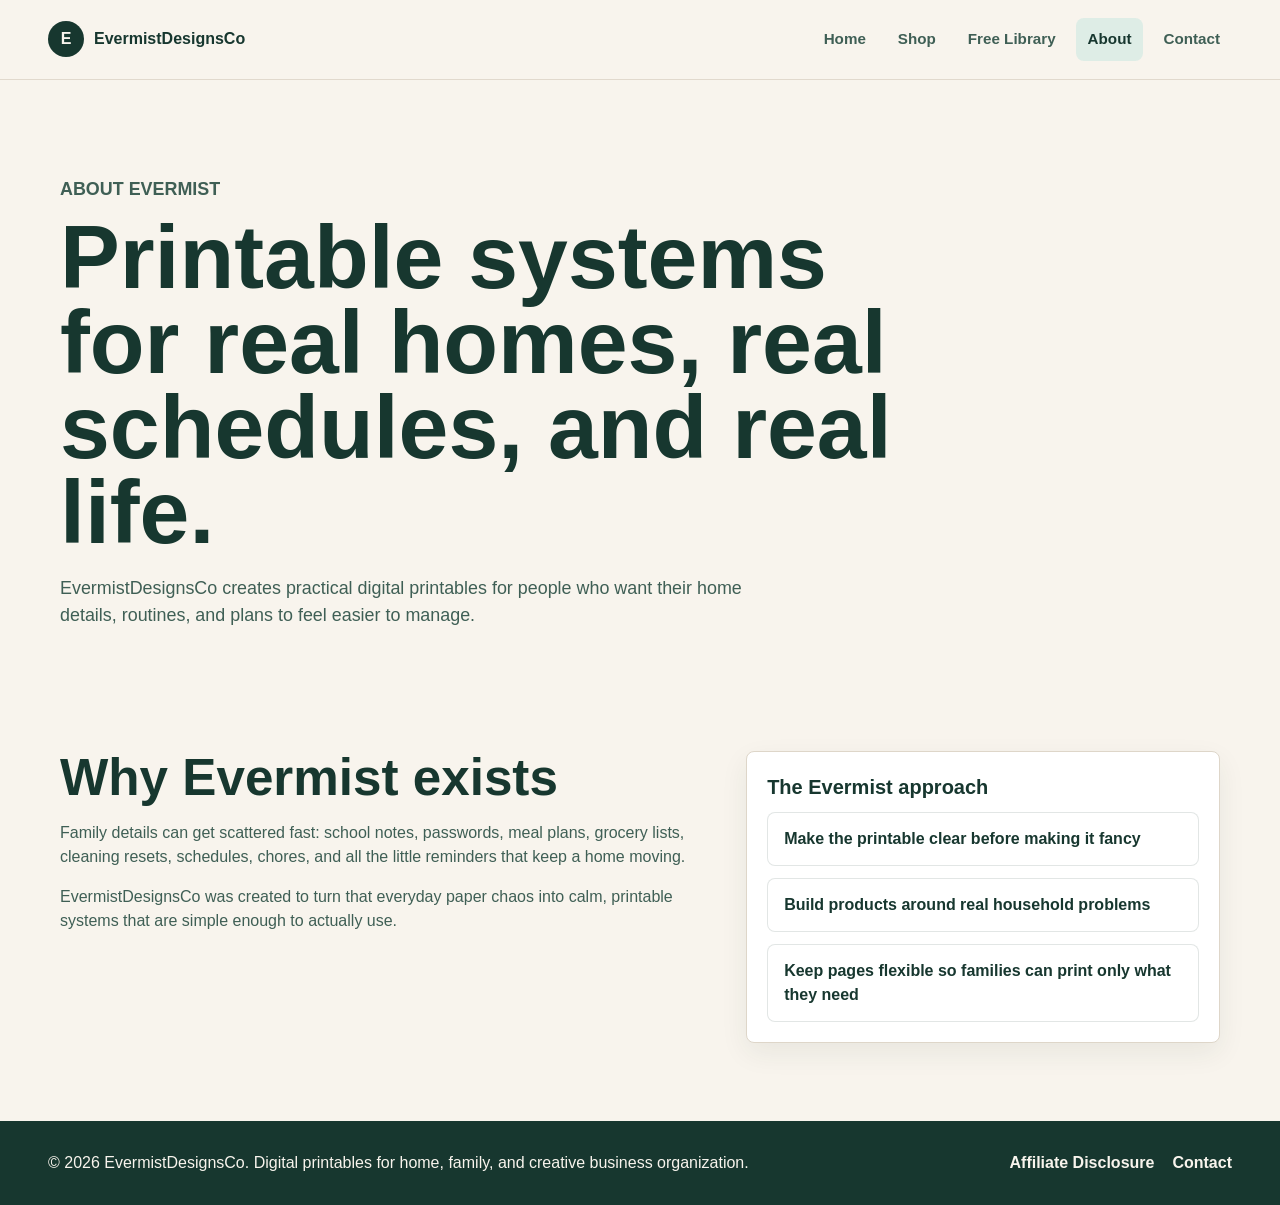
==== site/about.html @ 29cae54c "Add privacy-friendly analytics tracking" ====
<!doctype html>
<html lang="en">
  <head>
    <meta charset="utf-8">
    <meta name="viewport" content="width=device-width, initial-scale=1">
    <meta name="description" content="Learn about EvermistDesignsCo and the mission behind its printable home organization tools.">
    <title>About | EvermistDesignsCo</title>
    <link rel="stylesheet" href="assets/css/styles.css">
    <script>
      window.plausible = window.plausible || function() {
        (window.plausible.q = window.plausible.q || []).push(arguments);
      };
    </script>
    <script defer data-domain="mykaylarider.github.io" src="https://plausible.io/js/script.js"></script>
    <!-- MailerLite Universal -->
    <script>
      (function(w,d,e,u,f,l,n){w[f]=w[f]||function(){(w[f].q=w[f].q||[])
      .push(arguments);},l=d.createElement(e),l.async=1,l.src=u,
      n=d.getElementsByTagName(e)[0],n.parentNode.insertBefore(l,n);})
      (window,document,'script','https://assets.mailerlite.com/js/universal.js','ml');
      ml('account', '2519604');
    </script>
    <!-- End MailerLite Universal -->
  </head>
  <body>
    <header class="site-header">
      <a class="brand" href="index.html" aria-label="EvermistDesignsCo home">
        <span class="brand-mark">E</span>
        <span>EvermistDesignsCo</span>
      </a>
      <button class="nav-toggle" type="button" aria-expanded="false" aria-controls="site-nav">
        <span class="sr-only">Toggle navigation</span>
        <span></span>
        <span></span>
        <span></span>
      </button>
      <nav class="site-nav" id="site-nav" aria-label="Main navigation">
        <a href="index.html">Home</a>
        <a href="shop.html">Shop</a>
        <a href="resources.html">Free Library</a>
        <a href="about.html" aria-current="page">About</a>
        <a href="contact.html">Contact</a>
      </nav>
    </header>

    <main>
      <section class="page-hero">
        <p class="eyebrow">About Evermist</p>
        <h1>Printable systems for real homes, real schedules, and real life.</h1>
        <p>EvermistDesignsCo creates practical digital printables for people who want their home details, routines, and plans to feel easier to manage.</p>
      </section>

      <section class="section split-story">
        <div>
          <h2>Why Evermist exists</h2>
          <p>Family details can get scattered fast: school notes, passwords, meal plans, grocery lists, cleaning resets, schedules, chores, and all the little reminders that keep a home moving.</p>
          <p>EvermistDesignsCo was created to turn that everyday paper chaos into calm, printable systems that are simple enough to actually use.</p>
        </div>
        <div class="story-note">
          <h3>The Evermist approach</h3>
          <ul class="benefit-list">
            <li>Make the printable clear before making it fancy</li>
            <li>Build products around real household problems</li>
            <li>Keep pages flexible so families can print only what they need</li>
          </ul>
        </div>
      </section>
    </main>

    <footer class="site-footer">
      <p>&copy; 2026 EvermistDesignsCo. Digital printables for home, family, and creative business organization.</p>
      <div class="footer-links">
        <a href="disclosure.html">Affiliate Disclosure</a>
        <a href="contact.html">Contact</a>
      </div>
    </footer>
    <script src="assets/js/main.js"></script>
  </body>
</html>
---- site/assets/css/styles.css ----
:root {
  --ink: #17372f;
  --ink-soft: #3f5f55;
  --paper: #f8f4ed;
  --mist: #deede6;
  --mint: #a6cdb9;
  --gold: #dfbf79;
  --coral: #ba6a55;
  --white: #ffffff;
  --line: #ded6c9;
  --shadow: 0 18px 42px rgba(23, 55, 47, 0.12);
  --radius: 8px;
  --max-width: 1160px;
}

* {
  box-sizing: border-box;
}

body {
  margin: 0;
  color: var(--ink);
  background: var(--paper);
  font-family: Arial, Helvetica, sans-serif;
  line-height: 1.5;
}

img {
  display: block;
  max-width: 100%;
}

a {
  color: inherit;
}

a:focus-visible,
button:focus-visible,
input:focus-visible {
  outline: 3px solid var(--gold);
  outline-offset: 3px;
}

.sr-only {
  position: absolute;
  width: 1px;
  height: 1px;
  padding: 0;
  margin: -1px;
  overflow: hidden;
  clip: rect(0, 0, 0, 0);
  white-space: nowrap;
  border: 0;
}

.site-header {
  position: sticky;
  top: 0;
  z-index: 10;
  display: flex;
  align-items: center;
  justify-content: space-between;
  gap: 24px;
  padding: 18px clamp(18px, 4vw, 48px);
  background: rgba(248, 244, 237, 0.94);
  border-bottom: 1px solid rgba(222, 214, 201, 0.86);
  backdrop-filter: blur(10px);
}

.brand {
  display: inline-flex;
  align-items: center;
  gap: 10px;
  font-weight: 800;
  text-decoration: none;
  transition: color 180ms ease;
}

.brand-mark {
  display: inline-grid;
  width: 36px;
  height: 36px;
  place-items: center;
  color: var(--paper);
  background: var(--ink);
  border-radius: 50%;
}

.site-nav {
  display: flex;
  align-items: center;
  gap: 8px;
}

.site-nav a {
  padding: 10px 12px;
  color: var(--ink-soft);
  font-size: 0.95rem;
  font-weight: 700;
  text-decoration: none;
  transition: background 180ms ease, color 180ms ease;
}

.site-nav a[aria-current="page"],
.site-nav a:hover {
  color: var(--ink);
  background: var(--mist);
  border-radius: var(--radius);
}

.nav-toggle {
  display: none;
  width: 42px;
  height: 42px;
  padding: 9px;
  background: var(--white);
  border: 1px solid var(--line);
  border-radius: var(--radius);
}

.nav-toggle span:not(.sr-only) {
  display: block;
  height: 2px;
  margin: 5px 0;
  background: var(--ink);
}

.hero,
.page-hero,
.section {
  width: min(var(--max-width), calc(100% - 36px));
  margin: 0 auto;
}

.hero {
  display: grid;
  grid-template-columns: minmax(0, 1.02fr) minmax(320px, 0.78fr);
  align-items: center;
  gap: clamp(28px, 6vw, 76px);
  min-height: calc(100vh - 73px);
  padding: clamp(48px, 8vw, 86px) 0;
}

.hero-copy {
  max-width: 680px;
}

.eyebrow,
.product-kicker {
  margin: 0 0 12px;
  color: var(--coral);
  font-size: 0.82rem;
  font-weight: 800;
  letter-spacing: 0;
  text-transform: uppercase;
}

h1,
h2,
h3,
p {
  margin-top: 0;
}

h1 {
  margin-bottom: 20px;
  font-size: clamp(3rem, 7vw, 6.5rem);
  line-height: 0.95;
}

h2 {
  margin-bottom: 16px;
  font-size: clamp(2rem, 4vw, 3.4rem);
  line-height: 1.05;
}

h3 {
  margin-bottom: 10px;
  font-size: 1.25rem;
}

.hero-text,
.page-hero p,
.feature-copy p,
.narrow-text {
  color: var(--ink-soft);
  font-size: 1.12rem;
}

.hero-actions,
.button-row {
  display: flex;
  flex-wrap: wrap;
  gap: 12px;
  margin-top: 24px;
}

.button {
  display: inline-flex;
  min-height: 46px;
  align-items: center;
  justify-content: center;
  padding: 12px 18px;
  font-weight: 800;
  text-decoration: none;
  border-radius: var(--radius);
  border: 2px solid var(--ink);
  box-shadow: 0 0 0 rgba(23, 55, 47, 0);
  transition: background 180ms ease, border-color 180ms ease, box-shadow 180ms ease, color 180ms ease, transform 180ms ease;
}

.button.primary {
  color: var(--paper);
  background: var(--ink);
}

.button.secondary {
  color: var(--ink);
  background: transparent;
}

.button:hover,
.text-link:hover,
.link-panel a:hover {
  transform: translateY(-1px);
}

.button.primary:hover {
  color: var(--ink);
  background: var(--gold);
  border-color: var(--gold);
  box-shadow: 0 12px 24px rgba(23, 55, 47, 0.14);
}

.button.secondary:hover {
  background: var(--white);
  box-shadow: 0 10px 22px rgba(23, 55, 47, 0.08);
}

.hero-media {
  position: relative;
  padding: 16px;
  background: linear-gradient(135deg, var(--mist), var(--gold));
  border-radius: var(--radius);
  box-shadow: var(--shadow);
  transition: transform 220ms ease, box-shadow 220ms ease;
}

.hero-media:hover {
  transform: translateY(-3px);
  box-shadow: 0 22px 52px rgba(23, 55, 47, 0.16);
}

.hero-media img,
.feature-image,
.product-card img,
.shop-card img {
  border-radius: var(--radius);
}

.section {
  padding: clamp(42px, 7vw, 78px) 0;
}

.page-hero {
  padding: clamp(52px, 8vw, 96px) 0 26px;
}

.page-hero h1 {
  max-width: 900px;
}

.page-hero p {
  max-width: 720px;
}

.freebie-hero {
  display: grid;
  grid-template-columns: minmax(0, 1fr) minmax(280px, 0.62fr);
  gap: 32px;
  align-items: center;
}

.category-list,
.link-panel {
  display: grid;
  grid-template-columns: repeat(2, minmax(0, 1fr));
  gap: 12px;
}

.category-list a,
.link-panel a {
  display: flex;
  align-items: center;
  min-height: 72px;
  padding: 18px;
  font-weight: 800;
  text-decoration: none;
  background: var(--white);
  border: 1px solid var(--line);
  border-radius: var(--radius);
  transition: border-color 180ms ease, box-shadow 180ms ease, transform 180ms ease;
}

.category-list a:hover,
.link-panel a:hover {
  border-color: rgba(186, 106, 85, 0.5);
  box-shadow: 0 12px 26px rgba(23, 55, 47, 0.09);
}

.feature-band {
  display: grid;
  grid-template-columns: minmax(0, 1fr) minmax(280px, 0.72fr);
  gap: 28px;
  align-items: center;
  padding: clamp(32px, 5vw, 54px);
  background: var(--mist);
  border: 1px solid var(--line);
  border-radius: var(--radius);
}

.resource-feature {
  display: grid;
  grid-template-columns: minmax(0, 1fr) minmax(280px, 0.68fr);
  gap: 28px;
  align-items: center;
  padding: clamp(32px, 5vw, 54px);
  background: var(--mist);
  border: 1px solid var(--line);
  border-radius: var(--radius);
}

.benefit-list {
  display: grid;
  gap: 12px;
  padding: 0;
  margin: 0;
  list-style: none;
}

.feature-visual {
  display: grid;
  gap: 16px;
}

.feature-visual img {
  width: 100%;
  max-height: 360px;
  object-fit: cover;
  object-position: top center;
  border-radius: var(--radius);
  box-shadow: 0 14px 32px rgba(23, 55, 47, 0.1);
}

.benefit-list li {
  padding: 14px 16px;
  font-weight: 700;
  background: rgba(255, 255, 255, 0.7);
  border: 1px solid rgba(23, 55, 47, 0.12);
  border-radius: var(--radius);
}

.section-heading {
  max-width: 760px;
  margin-bottom: 28px;
}

.section-heading p:last-child {
  color: var(--ink-soft);
}

.product-grid,
.shop-grid,
.resource-grid,
.trust-strip,
.step-grid {
  display: grid;
  grid-template-columns: repeat(3, minmax(0, 1fr));
  gap: 18px;
}

.trust-strip {
  grid-template-columns: repeat(4, minmax(0, 1fr));
  padding-top: 0;
}

.shop-grid {
  grid-template-columns: repeat(2, minmax(0, 1fr));
}

.product-card,
.shop-card,
.resource-grid article,
.trust-strip article,
.step-grid article,
.story-note {
  background: var(--white);
  border: 1px solid var(--line);
  border-radius: var(--radius);
  box-shadow: 0 10px 28px rgba(23, 55, 47, 0.07);
  transition: border-color 180ms ease, box-shadow 180ms ease, transform 180ms ease;
}

.product-card:hover,
.shop-card:hover,
.resource-grid article:hover,
.trust-strip article:hover,
.step-grid article:hover {
  border-color: rgba(186, 106, 85, 0.42);
  box-shadow: 0 18px 38px rgba(23, 55, 47, 0.1);
  transform: translateY(-2px);
}

.product-card {
  overflow: hidden;
}

.product-card div,
.shop-card div,
.resource-grid article,
.trust-strip article,
.step-grid article,
.story-note {
  padding: 20px;
}

.product-card p,
.shop-card p,
.resource-grid p,
.trust-strip p,
.step-grid p,
.legal-copy p,
.split-story p {
  color: var(--ink-soft);
}

.trust-strip span,
.status-label {
  display: inline-flex;
  margin-bottom: 10px;
  color: var(--coral);
  font-size: 0.8rem;
  font-weight: 800;
  text-transform: uppercase;
}

.trust-strip p {
  margin-bottom: 0;
  font-weight: 700;
}

.how-it-works {
  border-top: 1px solid var(--line);
}

.step-grid span {
  display: inline-flex;
  margin-bottom: 16px;
  color: var(--coral);
  font-size: 0.82rem;
  font-weight: 800;
}

.step-grid p {
  margin-bottom: 0;
}

.shop-card {
  display: grid;
  grid-template-columns: 210px minmax(0, 1fr);
  overflow: hidden;
}

.shop-card.highlight {
  grid-column: 1 / -1;
}

.shop-card img {
  width: 100%;
  height: 100%;
  object-fit: cover;
}

.download-note {
  margin-top: 14px;
  margin-bottom: 0;
  color: var(--ink-soft);
  font-weight: 700;
}

.detail-grid,
.recommendation-panel {
  display: grid;
  grid-template-columns: minmax(0, 1fr) minmax(280px, 0.72fr);
  gap: 28px;
  align-items: center;
}

.info-card,
.notice-panel,
.recommendation-panel {
  padding: clamp(28px, 5vw, 46px);
  background: var(--white);
  border: 1px solid var(--line);
  border-radius: var(--radius);
  box-shadow: 0 10px 28px rgba(23, 55, 47, 0.07);
}

.detail-list {
  display: grid;
  gap: 10px;
  padding-left: 20px;
  margin: 0;
  color: var(--ink-soft);
  font-weight: 700;
}

.notice-panel {
  background: var(--mist);
}

.recommendation-panel {
  background: var(--ink);
}

.recommendation-panel h2,
.recommendation-panel h3,
.recommendation-panel p {
  color: var(--paper);
}

.recommendation-panel .eyebrow {
  color: var(--gold);
}

.recommendation-panel img {
  width: 100%;
  border-radius: var(--radius);
  box-shadow: 0 14px 32px rgba(0, 0, 0, 0.16);
}

.recommendation-panel .button.primary {
  color: var(--ink);
  background: var(--gold);
  border-color: var(--gold);
}

.recommendation-panel .button.secondary {
  color: var(--paper);
  border-color: var(--paper);
}

.recommendation-panel .button.secondary:hover {
  color: var(--ink);
}

.text-link {
  display: inline-flex;
  margin-top: 8px;
  color: var(--coral);
  font-weight: 800;
  text-decoration: none;
}

.library-callout {
  display: flex;
  align-items: center;
  justify-content: space-between;
  gap: 24px;
  padding: clamp(30px, 5vw, 48px);
  color: var(--paper);
  background: var(--ink);
  border-radius: var(--radius);
}

.library-callout p,
.library-callout .eyebrow {
  color: var(--mist);
}

.library-callout .button.primary {
  color: var(--ink);
  background: var(--gold);
  border-color: var(--gold);
}

.newsletter-panel {
  display: grid;
  grid-template-columns: minmax(0, 1fr) minmax(300px, 0.8fr);
  gap: 28px;
  align-items: center;
  padding: clamp(30px, 5vw, 48px);
  background: var(--white);
  border: 1px solid var(--line);
  border-radius: var(--radius);
  box-shadow: var(--shadow);
}

.signup-form,
.mailer-lite-form {
  display: grid;
  gap: 10px;
}

.signup-form {
  grid-template-columns: minmax(0, 1fr) auto;
}

.mailer-lite-form {
  width: 100%;
  min-height: 130px;
  padding: 18px;
  background: var(--paper);
  border: 2px solid var(--line);
  border-radius: var(--radius);
}

.mailer-lite-form .ml-embedded {
  width: 100%;
}

.signup-form input {
  min-height: 46px;
  padding: 12px 14px;
  color: var(--ink);
  background: var(--paper);
  border: 2px solid var(--line);
  border-radius: var(--radius);
  font: inherit;
}

.signup-form input:disabled,
.signup-form button:disabled {
  cursor: not-allowed;
  opacity: 0.72;
}

.locked {
  position: relative;
}

.locked::after {
  content: "Locked";
  position: absolute;
  top: 18px;
  right: 18px;
  padding: 4px 9px;
  color: var(--paper);
  background: var(--ink);
  border-radius: 999px;
  font-size: 0.74rem;
  font-weight: 800;
}

.split-story {
  display: grid;
  grid-template-columns: minmax(0, 1fr) minmax(280px, 0.72fr);
  gap: 28px;
  align-items: start;
}

.legal-copy {
  max-width: 820px;
}

.site-footer {
  display: flex;
  justify-content: space-between;
  gap: 20px;
  padding: 30px clamp(18px, 4vw, 48px);
  color: var(--paper);
  background: var(--ink);
}

.site-footer p {
  margin: 0;
}

.footer-links {
  display: flex;
  gap: 18px;
}

.footer-links a {
  color: var(--paper);
  font-weight: 700;
  text-decoration: none;
}

.reveal {
  opacity: 0;
  transform: translateY(14px);
  transition: opacity 520ms ease, transform 520ms ease;
}

.reveal.is-visible {
  opacity: 1;
  transform: translateY(0);
}

@media (max-width: 900px) {
  .nav-toggle {
    display: block;
  }

  .site-nav {
    position: absolute;
    top: 73px;
    right: 18px;
    left: 18px;
    display: none;
    flex-direction: column;
    align-items: stretch;
    padding: 12px;
    background: var(--white);
    border: 1px solid var(--line);
    border-radius: var(--radius);
    box-shadow: var(--shadow);
  }

  .site-nav.is-open {
    display: flex;
  }

  .hero,
  .feature-band,
  .resource-feature,
  .freebie-hero,
  .detail-grid,
  .recommendation-panel,
  .split-story,
  .newsletter-panel {
    grid-template-columns: 1fr;
  }

  .hero {
    min-height: auto;
  }

  .product-grid,
  .shop-grid,
  .resource-grid,
  .trust-strip,
  .step-grid,
  .category-list,
  .link-panel {
    grid-template-columns: 1fr;
  }

  .shop-card,
  .shop-card.highlight {
    grid-template-columns: 1fr;
  }

  .shop-card img {
    height: auto;
  }

  .library-callout,
  .newsletter-panel,
  .site-footer {
    align-items: flex-start;
    flex-direction: column;
  }

  .signup-form {
    width: 100%;
    grid-template-columns: 1fr;
  }
}

@media (max-width: 560px) {
  .brand span:last-child {
    max-width: 180px;
    overflow: hidden;
    text-overflow: ellipsis;
    white-space: nowrap;
  }

  h1 {
    font-size: 3rem;
  }

  .hero-actions,
  .button-row {
    flex-direction: column;
  }

  .button {
    width: 100%;
  }
}

@media (prefers-reduced-motion: reduce) {
  *,
  *::before,
  *::after {
    scroll-behavior: auto !important;
    transition-duration: 0.01ms !important;
    animation-duration: 0.01ms !important;
    animation-iteration-count: 1 !important;
  }

  .reveal {
    opacity: 1;
    transform: none;
  }
}
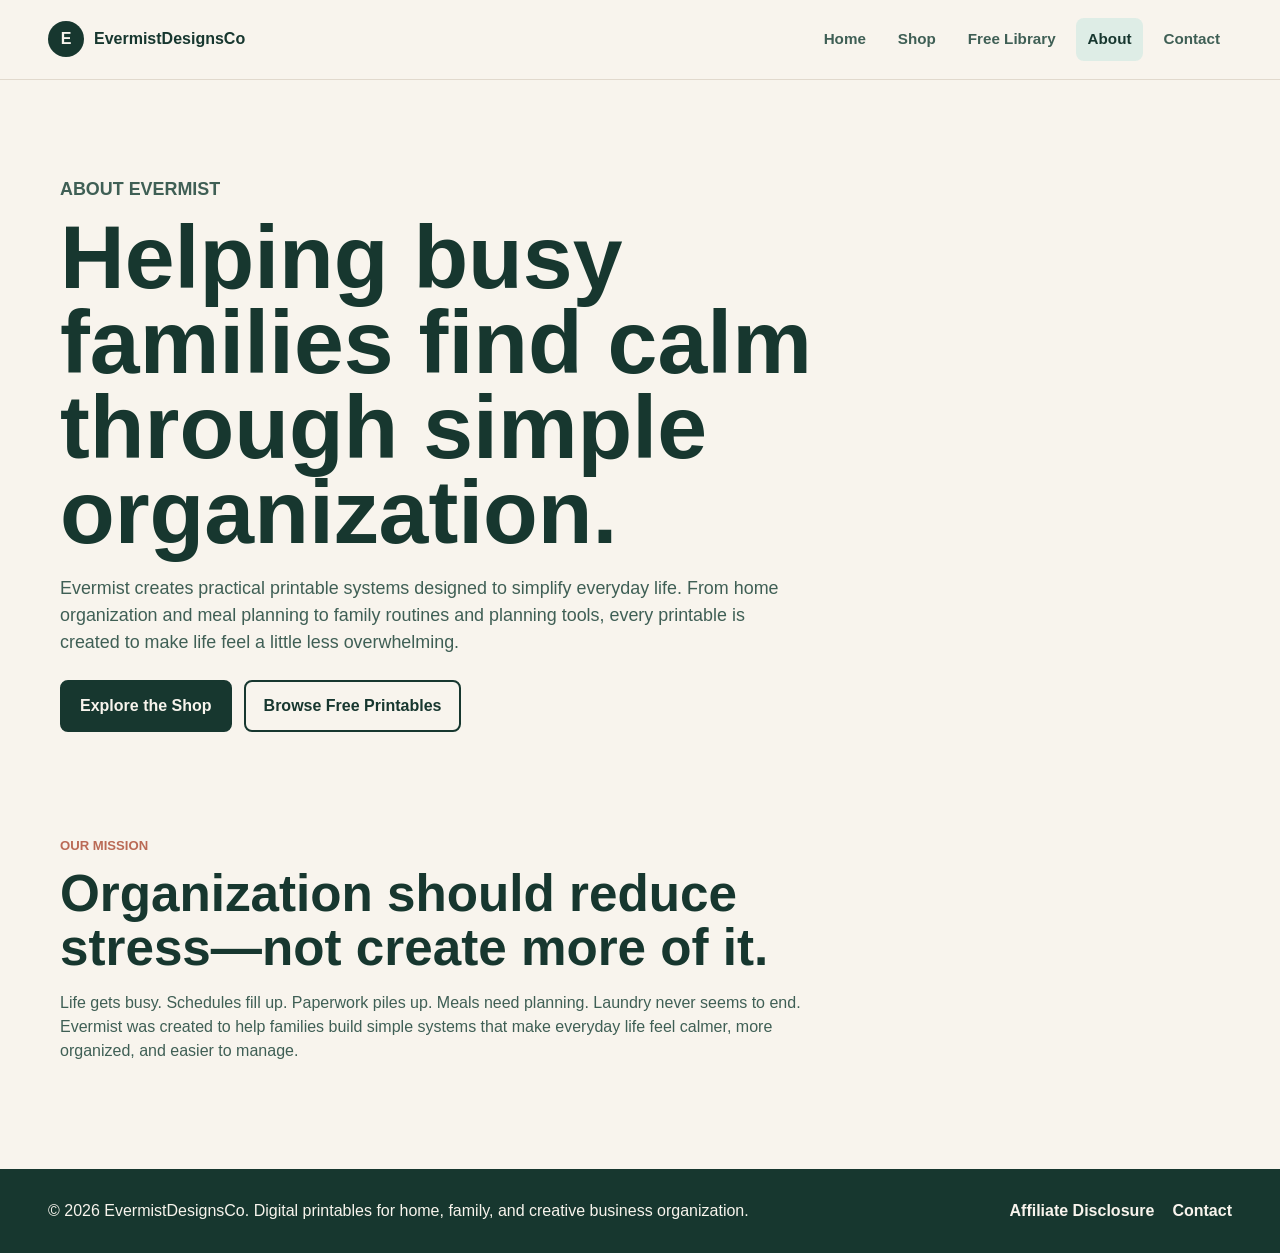
==== commit e12a9bc8: "Revise About Evermist section for clarity and focus" ====
--- a/site/about.html
+++ b/site/about.html
@@ -44,27 +44,57 @@
     </header>
 
     <main>
-      <section class="page-hero">
-        <p class="eyebrow">About Evermist</p>
-        <h1>Printable systems for real homes, real schedules, and real life.</h1>
-        <p>EvermistDesignsCo creates practical digital printables for people who want their home details, routines, and plans to feel easier to manage.</p>
-      </section>
+    <section class="page-hero">
 
-      <section class="section split-story">
-        <div>
-          <h2>Why Evermist exists</h2>
-          <p>Family details can get scattered fast: school notes, passwords, meal plans, grocery lists, cleaning resets, schedules, chores, and all the little reminders that keep a home moving.</p>
-          <p>EvermistDesignsCo was created to turn that everyday paper chaos into calm, printable systems that are simple enough to actually use.</p>
-        </div>
-        <div class="story-note">
-          <h3>The Evermist approach</h3>
-          <ul class="benefit-list">
-            <li>Make the printable clear before making it fancy</li>
-            <li>Build products around real household problems</li>
-            <li>Keep pages flexible so families can print only what they need</li>
-          </ul>
-        </div>
-      </section>
+    <p class="eyebrow">ABOUT EVERMIST</p>
+
+    <h1>Helping busy families find calm through simple organization.</h1>
+
+    <p>
+        Evermist creates practical printable systems designed to simplify
+        everyday life. From home organization and meal planning to family
+        routines and planning tools, every printable is created to make
+        life feel a little less overwhelming.
+    </p>
+
+    <div class="button-row">
+        <a class="button primary" href="shop.html">
+            Explore the Shop
+        </a>
+
+        <a class="button secondary" href="resources.html">
+            Browse Free Printables
+        </a>
+    </div>
+
+</section>
+      <section class="section">
+
+<div class="section-heading">
+
+<p class="eyebrow">OUR MISSION</p>
+
+<h2>Organization should reduce stress—not create more of it.</h2>
+
+<p>
+
+Life gets busy.
+
+Schedules fill up.
+
+Paperwork piles up.
+
+Meals need planning.
+
+Laundry never seems to end.
+
+Evermist was created to help families build simple systems that make everyday life feel calmer, more organized, and easier to manage.
+
+</p>
+
+</div>
+
+</section>
     </main>
 
     <footer class="site-footer">
--- a/site/assets/css/styles.css
+++ b/site/assets/css/styles.css
@@ -806,3 +806,39 @@
     transform: none;
   }
 }
+/* ===== Testimonial Section ===== */
+
+.testimonial {
+    padding: 5rem 1.5rem;
+    background: #f8f7f3;
+}
+
+.testimonial-card {
+    max-width: 760px;
+    margin: 0 auto;
+    background: #ffffff;
+    padding: 2.5rem;
+    border-radius: 20px;
+    text-align: center;
+    box-shadow: 0 12px 30px rgba(0,0,0,0.08);
+}
+
+.testimonial-card h2 {
+    margin: 0.75rem 0 1.5rem;
+    font-size: 2rem;
+    color: #2f3e34;
+}
+
+.testimonial blockquote {
+    font-size: 1.25rem;
+    line-height: 1.8;
+    font-style: italic;
+    color: #555;
+    margin: 0;
+}
+
+.testimonial-source {
+    margin-top: 1.5rem;
+    font-weight: 600;
+    color: #6b7c6b;
+}
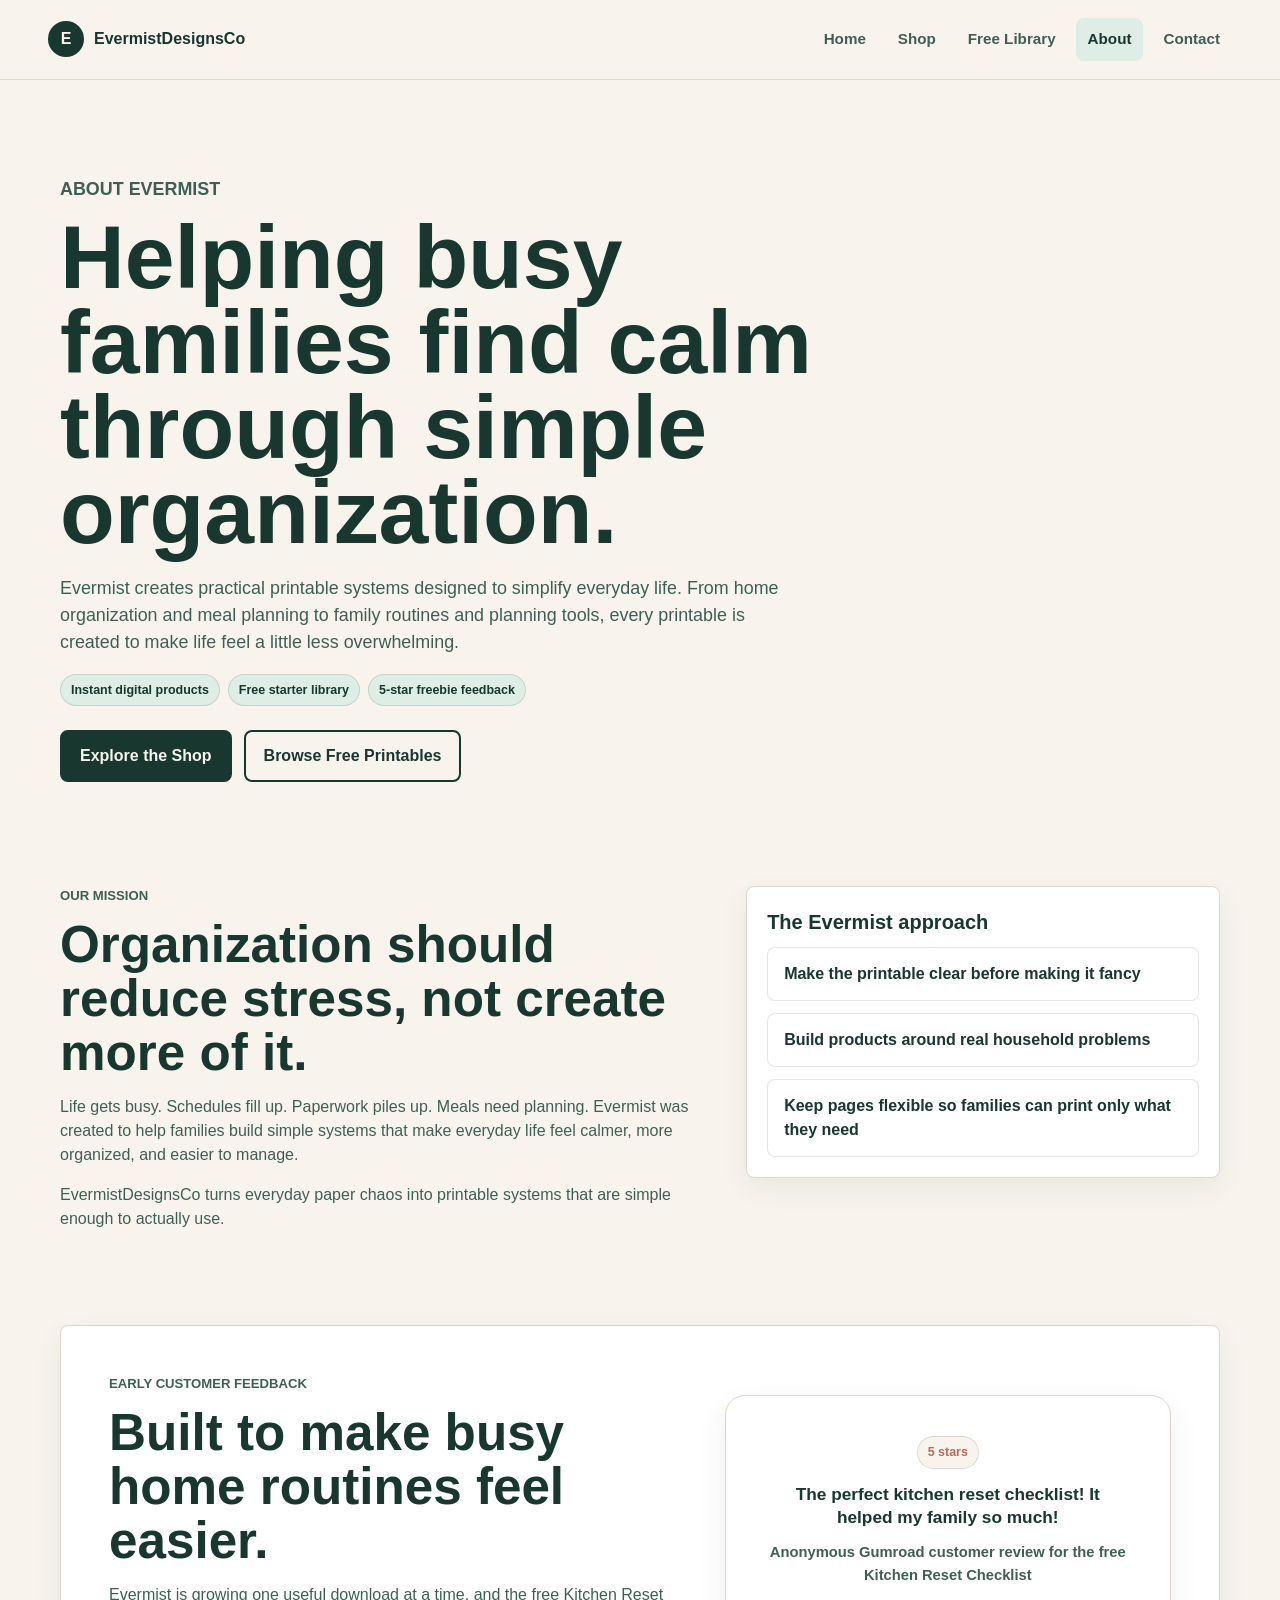
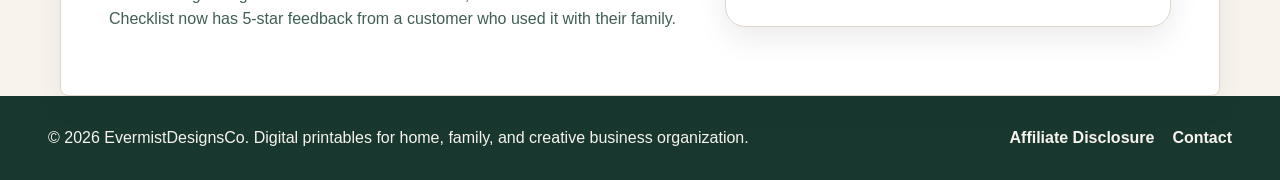
==== commit 6058c1ac: "Add Gumroad review social proof" ====
--- a/site/about.html
+++ b/site/about.html
@@ -44,57 +44,50 @@
     </header>
 
     <main>
-    <section class="page-hero">
+      <section class="page-hero">
+        <p class="eyebrow">About Evermist</p>
+        <h1>Helping busy families find calm through simple organization.</h1>
+        <p>Evermist creates practical printable systems designed to simplify everyday life. From home organization and meal planning to family routines and planning tools, every printable is created to make life feel a little less overwhelming.</p>
+        <div class="proof-row" aria-label="Evermist trust signals">
+          <span class="proof-pill">Instant digital products</span>
+          <span class="proof-pill">Free starter library</span>
+          <span class="proof-pill">5-star freebie feedback</span>
+        </div>
+        <div class="button-row">
+          <a class="button primary" href="shop.html">Explore the Shop</a>
+          <a class="button secondary" href="resources.html">Browse Free Printables</a>
+        </div>
+      </section>
 
-    <p class="eyebrow">ABOUT EVERMIST</p>
+      <section class="section split-story">
+        <div>
+          <p class="eyebrow">Our mission</p>
+          <h2>Organization should reduce stress, not create more of it.</h2>
+          <p>Life gets busy. Schedules fill up. Paperwork piles up. Meals need planning. Evermist was created to help families build simple systems that make everyday life feel calmer, more organized, and easier to manage.</p>
+          <p>EvermistDesignsCo turns everyday paper chaos into printable systems that are simple enough to actually use.</p>
+        </div>
+        <div class="story-note">
+          <h3>The Evermist approach</h3>
+          <ul class="benefit-list">
+            <li>Make the printable clear before making it fancy</li>
+            <li>Build products around real household problems</li>
+            <li>Keep pages flexible so families can print only what they need</li>
+          </ul>
+        </div>
+      </section>
 
-    <h1>Helping busy families find calm through simple organization.</h1>
-
-    <p>
-        Evermist creates practical printable systems designed to simplify
-        everyday life. From home organization and meal planning to family
-        routines and planning tools, every printable is created to make
-        life feel a little less overwhelming.
-    </p>
-
-    <div class="button-row">
-        <a class="button primary" href="shop.html">
-            Explore the Shop
-        </a>
-
-        <a class="button secondary" href="resources.html">
-            Browse Free Printables
-        </a>
-    </div>
-
-</section>
-      <section class="section">
-
-<div class="section-heading">
-
-<p class="eyebrow">OUR MISSION</p>
-
-<h2>Organization should reduce stress—not create more of it.</h2>
-
-<p>
-
-Life gets busy.
-
-Schedules fill up.
-
-Paperwork piles up.
-
-Meals need planning.
-
-Laundry never seems to end.
-
-Evermist was created to help families build simple systems that make everyday life feel calmer, more organized, and easier to manage.
-
-</p>
-
-</div>
-
-</section>
+      <section class="section social-proof-panel" aria-labelledby="about-proof-title">
+        <div>
+          <p class="eyebrow">Early customer feedback</p>
+          <h2 id="about-proof-title">Built to make busy home routines feel easier.</h2>
+          <p>Evermist is growing one useful download at a time, and the free Kitchen Reset Checklist now has 5-star feedback from a customer who used it with their family.</p>
+        </div>
+        <figure class="testimonial-card">
+          <div class="rating-badge" aria-label="5 out of 5 stars">5 stars</div>
+          <blockquote>The perfect kitchen reset checklist! It helped my family so much!</blockquote>
+          <figcaption>Anonymous Gumroad customer review for the free Kitchen Reset Checklist</figcaption>
+        </figure>
+      </section>
     </main>
 
     <footer class="site-footer">
--- a/site/assets/css/styles.css
+++ b/site/assets/css/styles.css
@@ -195,6 +195,45 @@
   margin-top: 24px;
 }
 
+.proof-row,
+.card-badge-row {
+  display: flex;
+  flex-wrap: wrap;
+  gap: 8px;
+  margin: 18px 0 0;
+}
+
+.card-badge-row {
+  margin: 0 0 14px;
+}
+
+.proof-pill,
+.card-badge,
+.rating-badge {
+  display: inline-flex;
+  align-items: center;
+  min-height: 30px;
+  padding: 6px 10px;
+  color: var(--ink);
+  background: var(--mist);
+  border: 1px solid rgba(23, 55, 47, 0.13);
+  border-radius: 999px;
+  font-size: 0.78rem;
+  font-weight: 800;
+}
+
+.proof-pill.light {
+  color: var(--paper);
+  background: rgba(255, 255, 255, 0.14);
+  border-color: rgba(255, 255, 255, 0.3);
+}
+
+.card-badge,
+.rating-badge {
+  color: var(--coral);
+  background: var(--paper);
+}
+
 .button {
   display: inline-flex;
   min-height: 46px;
@@ -449,6 +488,68 @@
   font-weight: 700;
 }
 
+.social-proof-panel {
+  display: grid;
+  grid-template-columns: minmax(0, 1fr) minmax(280px, 0.76fr);
+  gap: 28px;
+  align-items: center;
+  padding: clamp(30px, 5vw, 48px);
+  background: var(--white);
+  border: 1px solid var(--line);
+  border-radius: var(--radius);
+  box-shadow: 0 10px 28px rgba(23, 55, 47, 0.07);
+}
+
+.social-proof-panel p {
+  color: var(--ink-soft);
+}
+
+.testimonial-card,
+.inline-testimonial {
+  margin: 0;
+  padding: 20px;
+  background: var(--paper);
+  border: 1px solid var(--line);
+  border-radius: var(--radius);
+}
+
+.testimonial-card blockquote,
+.inline-testimonial blockquote {
+  margin: 14px 0 12px;
+  color: var(--ink);
+  font-size: 1.08rem;
+  font-weight: 800;
+  line-height: 1.35;
+}
+
+.inline-testimonial {
+  margin: 16px 0 0;
+}
+
+.inline-testimonial blockquote {
+  font-size: 0.98rem;
+}
+
+.testimonial-card figcaption,
+.inline-testimonial figcaption {
+  color: var(--ink-soft);
+  font-size: 0.92rem;
+  font-weight: 700;
+}
+
+.mini-proof-list {
+  display: grid;
+  gap: 8px;
+  padding-left: 20px;
+  margin: 14px 0 0;
+  color: var(--ink-soft);
+  font-weight: 700;
+}
+
+.mini-proof-list.light {
+  color: var(--mist);
+}
+
 .how-it-works {
   border-top: 1px solid var(--line);
 }
@@ -473,6 +574,10 @@
 
 .shop-card.highlight {
   grid-column: 1 / -1;
+}
+
+.shop-card.text-only {
+  grid-template-columns: 1fr;
 }
 
 .shop-card img {
@@ -729,6 +834,7 @@
   .detail-grid,
   .recommendation-panel,
   .split-story,
+  .social-proof-panel,
   .newsletter-panel {
     grid-template-columns: 1fr;
   }
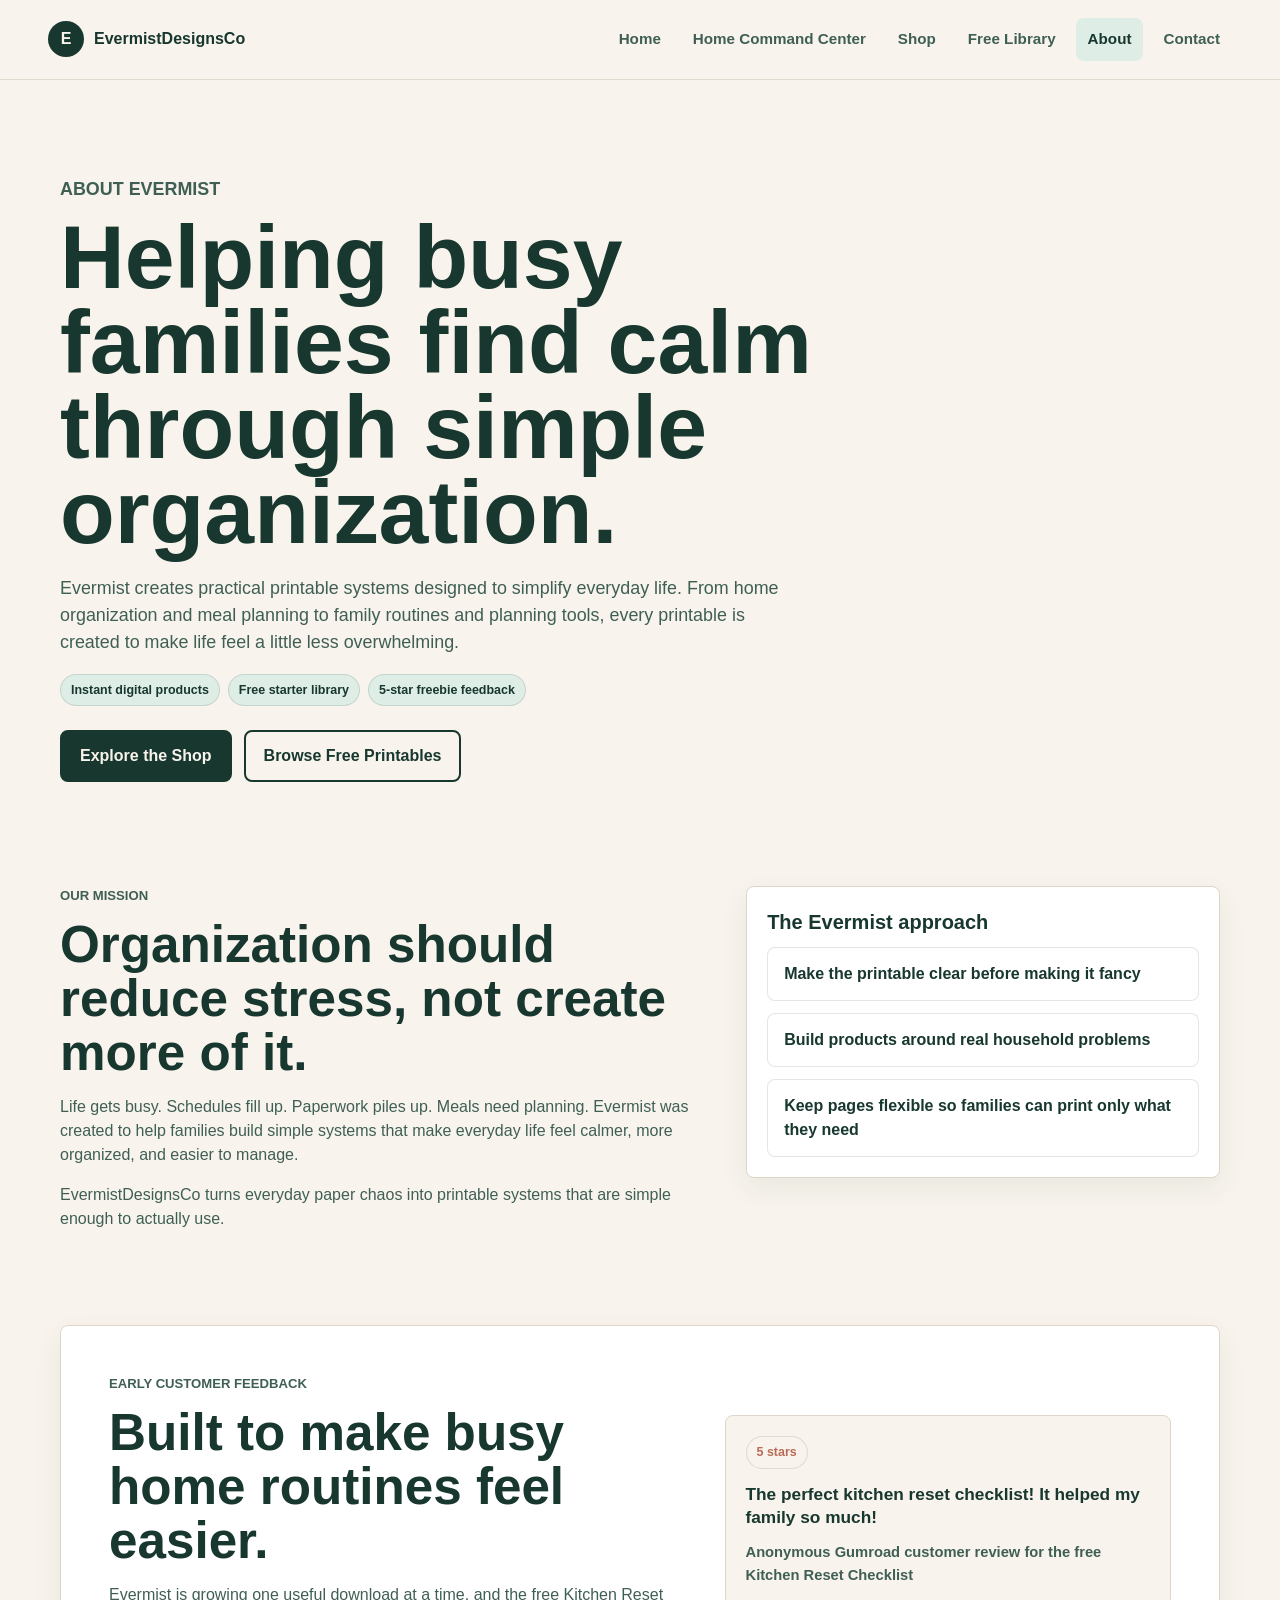
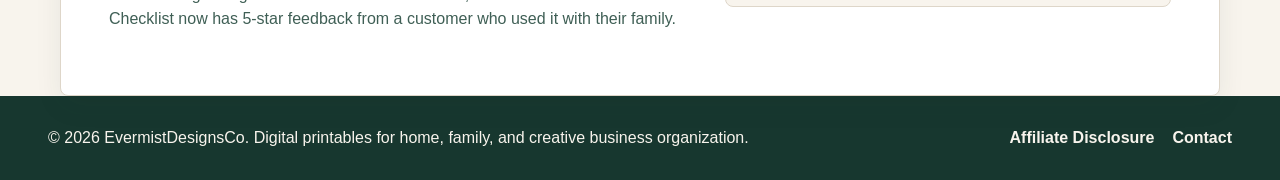
==== commit 289d4eac: "Implement high impact conversion updates" ====
--- a/site/about.html
+++ b/site/about.html
@@ -36,6 +36,7 @@
       </button>
       <nav class="site-nav" id="site-nav" aria-label="Main navigation">
         <a href="index.html">Home</a>
+        <a href="home-command-center.html">Home Command Center</a>
         <a href="shop.html">Shop</a>
         <a href="resources.html">Free Library</a>
         <a href="about.html" aria-current="page">About</a>
--- a/site/assets/css/styles.css
+++ b/site/assets/css/styles.css
@@ -586,6 +586,34 @@
   object-fit: cover;
 }
 
+.product-gallery {
+  display: grid;
+  grid-template-columns: repeat(4, minmax(0, 1fr));
+  gap: 18px;
+}
+
+.product-gallery figure {
+  margin: 0;
+  overflow: hidden;
+  background: var(--white);
+  border: 1px solid var(--line);
+  border-radius: var(--radius);
+  box-shadow: 0 10px 28px rgba(23, 55, 47, 0.07);
+}
+
+.product-gallery img {
+  width: 100%;
+  aspect-ratio: 4 / 5;
+  object-fit: cover;
+  object-position: top center;
+}
+
+.product-gallery figcaption {
+  padding: 14px 16px;
+  color: var(--ink-soft);
+  font-weight: 800;
+}
+
 .download-note {
   margin-top: 14px;
   margin-bottom: 0;
@@ -593,8 +621,16 @@
   font-weight: 700;
 }
 
+.signup-note {
+  margin: 4px 0 0;
+  color: var(--ink-soft);
+  font-size: 0.94rem;
+  font-weight: 700;
+}
+
 .detail-grid,
-.recommendation-panel {
+.recommendation-panel,
+.purchase-summary {
   display: grid;
   grid-template-columns: minmax(0, 1fr) minmax(280px, 0.72fr);
   gap: 28px;
@@ -602,6 +638,7 @@
 }
 
 .info-card,
+.value-card,
 .notice-panel,
 .recommendation-panel {
   padding: clamp(28px, 5vw, 46px);
@@ -620,6 +657,30 @@
   font-weight: 700;
 }
 
+.price-line {
+  margin-bottom: 10px;
+  color: var(--ink);
+  font-size: 2rem;
+  line-height: 1;
+  font-weight: 800;
+}
+
+.price-line span {
+  display: inline-flex;
+  margin-left: 6px;
+  color: var(--ink-soft);
+  font-size: 0.95rem;
+  font-weight: 700;
+}
+
+.value-card .detail-list {
+  margin: 18px 0;
+}
+
+.full-width {
+  width: 100%;
+}
+
 .notice-panel {
   background: var(--mist);
 }
@@ -684,6 +745,39 @@
 }
 
 .library-callout .button.primary {
+  color: var(--ink);
+  background: var(--gold);
+  border-color: var(--gold);
+}
+
+.whole-home-cta {
+  display: flex;
+  align-items: center;
+  justify-content: space-between;
+  gap: 24px;
+  padding: clamp(30px, 5vw, 48px);
+  color: var(--paper);
+  background: var(--ink);
+  border-radius: var(--radius);
+}
+
+.whole-home-cta h2,
+.whole-home-cta h3,
+.whole-home-cta p,
+.whole-home-cta .eyebrow {
+  color: var(--paper);
+}
+
+.whole-home-cta .eyebrow {
+  color: var(--gold);
+}
+
+.whole-home-cta p {
+  max-width: 720px;
+}
+
+.whole-home-cta .button.primary {
+  flex: 0 0 auto;
   color: var(--ink);
   background: var(--gold);
   border-color: var(--gold);
@@ -832,6 +926,7 @@
   .resource-feature,
   .freebie-hero,
   .detail-grid,
+  .purchase-summary,
   .recommendation-panel,
   .split-story,
   .social-proof-panel,
@@ -846,6 +941,7 @@
   .product-grid,
   .shop-grid,
   .resource-grid,
+  .product-gallery,
   .trust-strip,
   .step-grid,
   .category-list,
@@ -863,6 +959,7 @@
   }
 
   .library-callout,
+  .whole-home-cta,
   .newsletter-panel,
   .site-footer {
     align-items: flex-start;
@@ -912,39 +1009,3 @@
     transform: none;
   }
 }
-/* ===== Testimonial Section ===== */
-
-.testimonial {
-    padding: 5rem 1.5rem;
-    background: #f8f7f3;
-}
-
-.testimonial-card {
-    max-width: 760px;
-    margin: 0 auto;
-    background: #ffffff;
-    padding: 2.5rem;
-    border-radius: 20px;
-    text-align: center;
-    box-shadow: 0 12px 30px rgba(0,0,0,0.08);
-}
-
-.testimonial-card h2 {
-    margin: 0.75rem 0 1.5rem;
-    font-size: 2rem;
-    color: #2f3e34;
-}
-
-.testimonial blockquote {
-    font-size: 1.25rem;
-    line-height: 1.8;
-    font-style: italic;
-    color: #555;
-    margin: 0;
-}
-
-.testimonial-source {
-    margin-top: 1.5rem;
-    font-weight: 600;
-    color: #6b7c6b;
-}
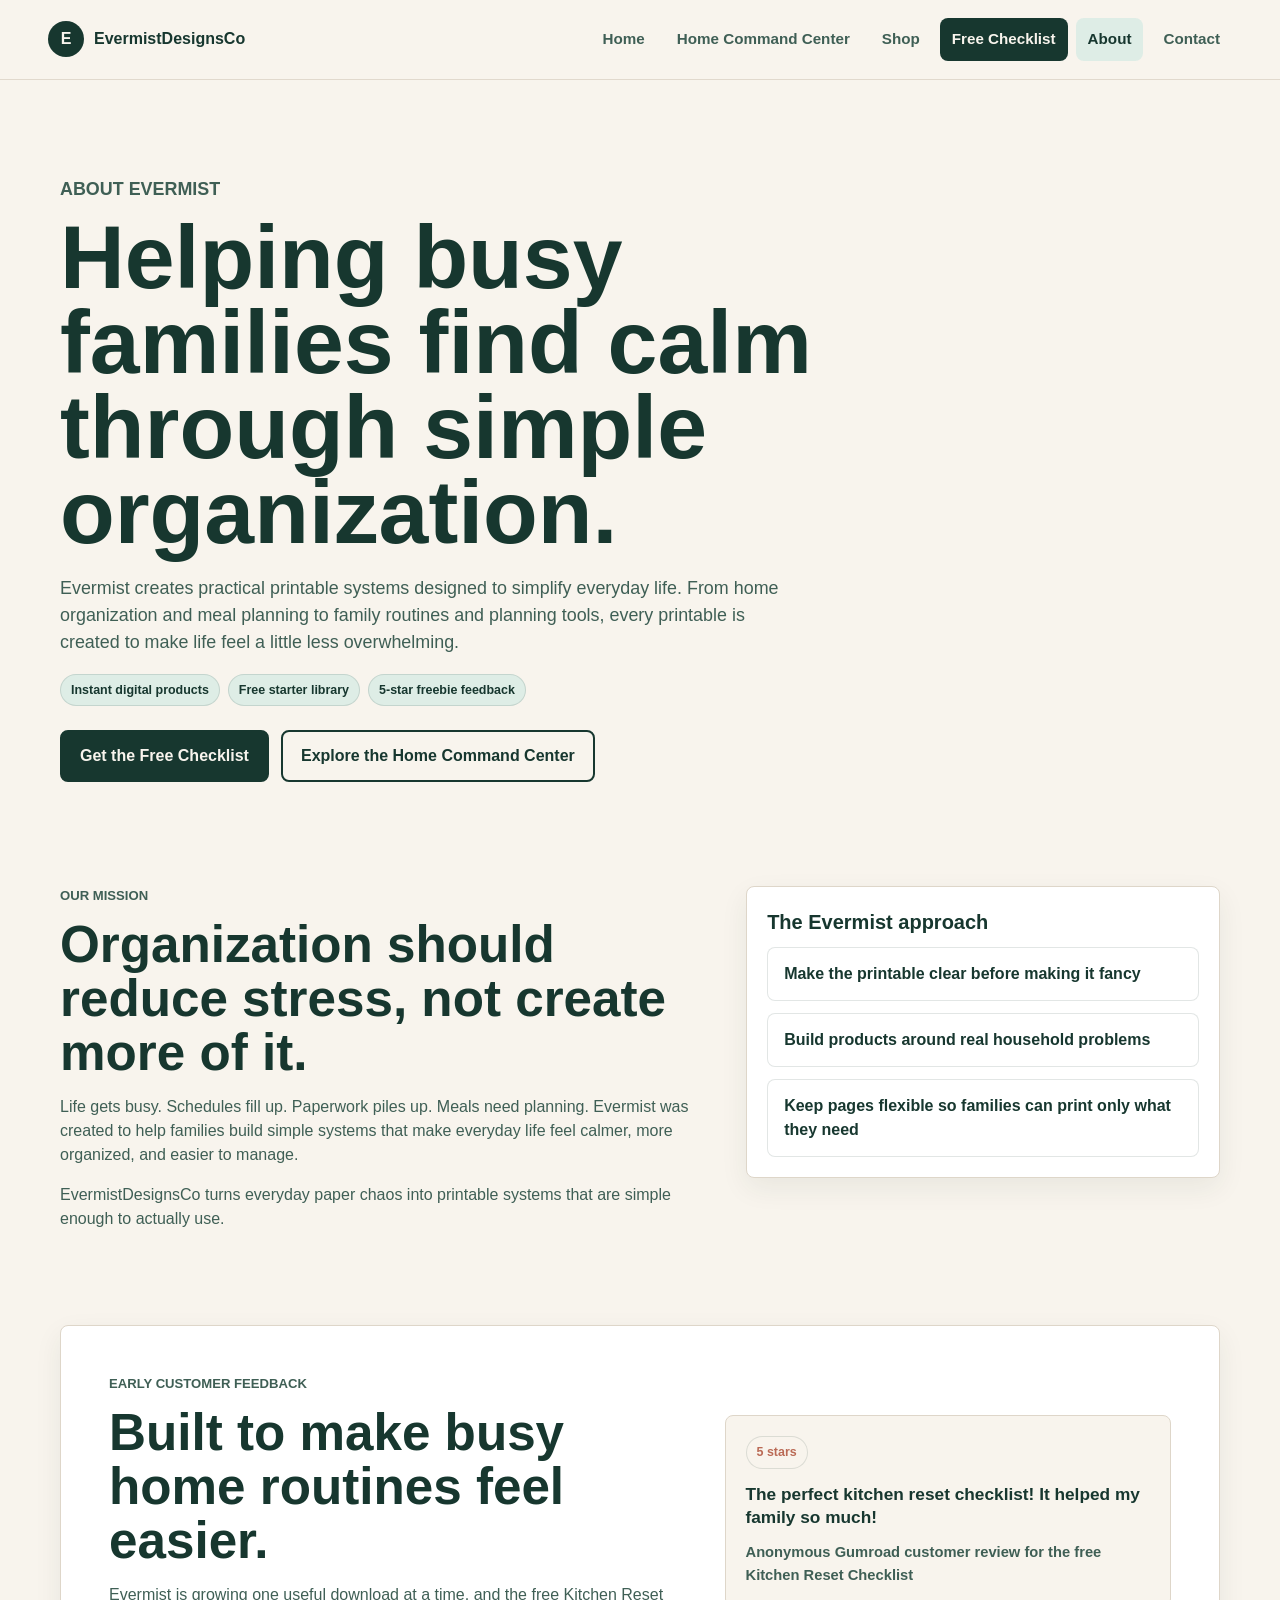
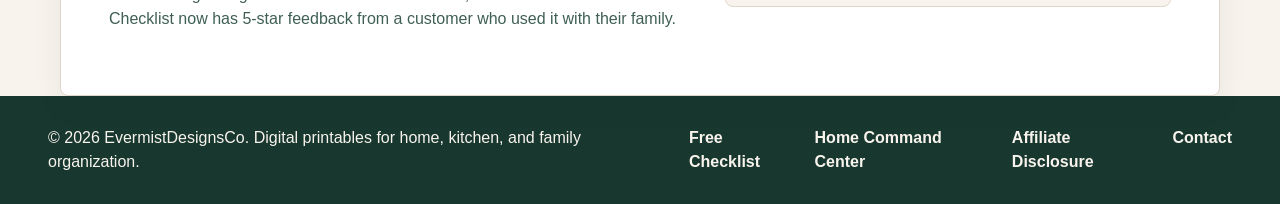
==== commit 65142e81: "Refocus site around Gumroad sales funnel" ====
--- a/site/about.html
+++ b/site/about.html
@@ -5,6 +5,12 @@
     <meta name="viewport" content="width=device-width, initial-scale=1">
     <meta name="description" content="Learn about EvermistDesignsCo and the mission behind its printable home organization tools.">
     <title>About | EvermistDesignsCo</title>
+    <link rel="canonical" href="https://mykaylarider.github.io/evermistdesignsco-site/about.html">
+    <meta property="og:title" content="About EvermistDesignsCo">
+    <meta property="og:description" content="EvermistDesignsCo creates printable home organization systems for busy families, kitchens, routines, and household planning.">
+    <meta property="og:type" content="website">
+    <meta property="og:url" content="https://mykaylarider.github.io/evermistdesignsco-site/about.html">
+    <meta property="og:image" content="https://mykaylarider.github.io/evermistdesignsco-site/assets/images/home-command-center-bundle.png">
     <link rel="stylesheet" href="assets/css/styles.css">
     <script>
       window.plausible = window.plausible || function() {
@@ -38,7 +44,7 @@
         <a href="index.html">Home</a>
         <a href="home-command-center.html">Home Command Center</a>
         <a href="shop.html">Shop</a>
-        <a href="resources.html">Free Library</a>
+        <a class="nav-cta" href="resources.html#free-library-signup">Free Checklist</a>
         <a href="about.html" aria-current="page">About</a>
         <a href="contact.html">Contact</a>
       </nav>
@@ -55,8 +61,8 @@
           <span class="proof-pill">5-star freebie feedback</span>
         </div>
         <div class="button-row">
-          <a class="button primary" href="shop.html">Explore the Shop</a>
-          <a class="button secondary" href="resources.html">Browse Free Printables</a>
+          <a class="button primary" href="resources.html#free-library-signup">Get the Free Checklist</a>
+          <a class="button secondary" href="home-command-center.html">Explore the Home Command Center</a>
         </div>
       </section>
 
@@ -92,8 +98,10 @@
     </main>
 
     <footer class="site-footer">
-      <p>&copy; 2026 EvermistDesignsCo. Digital printables for home, family, and creative business organization.</p>
+      <p>&copy; 2026 EvermistDesignsCo. Digital printables for home, kitchen, and family organization.</p>
       <div class="footer-links">
+        <a href="resources.html#free-library-signup">Free Checklist</a>
+        <a href="home-command-center.html">Home Command Center</a>
         <a href="disclosure.html">Affiliate Disclosure</a>
         <a href="contact.html">Contact</a>
       </div>
--- a/site/assets/css/styles.css
+++ b/site/assets/css/styles.css
@@ -108,6 +108,18 @@
   border-radius: var(--radius);
 }
 
+.site-nav .nav-cta {
+  color: var(--paper);
+  background: var(--ink);
+  border-radius: var(--radius);
+}
+
+.site-nav .nav-cta:hover,
+.site-nav .nav-cta[aria-current="page"] {
+  color: var(--ink);
+  background: var(--gold);
+}
+
 .nav-toggle {
   display: none;
   width: 42px;
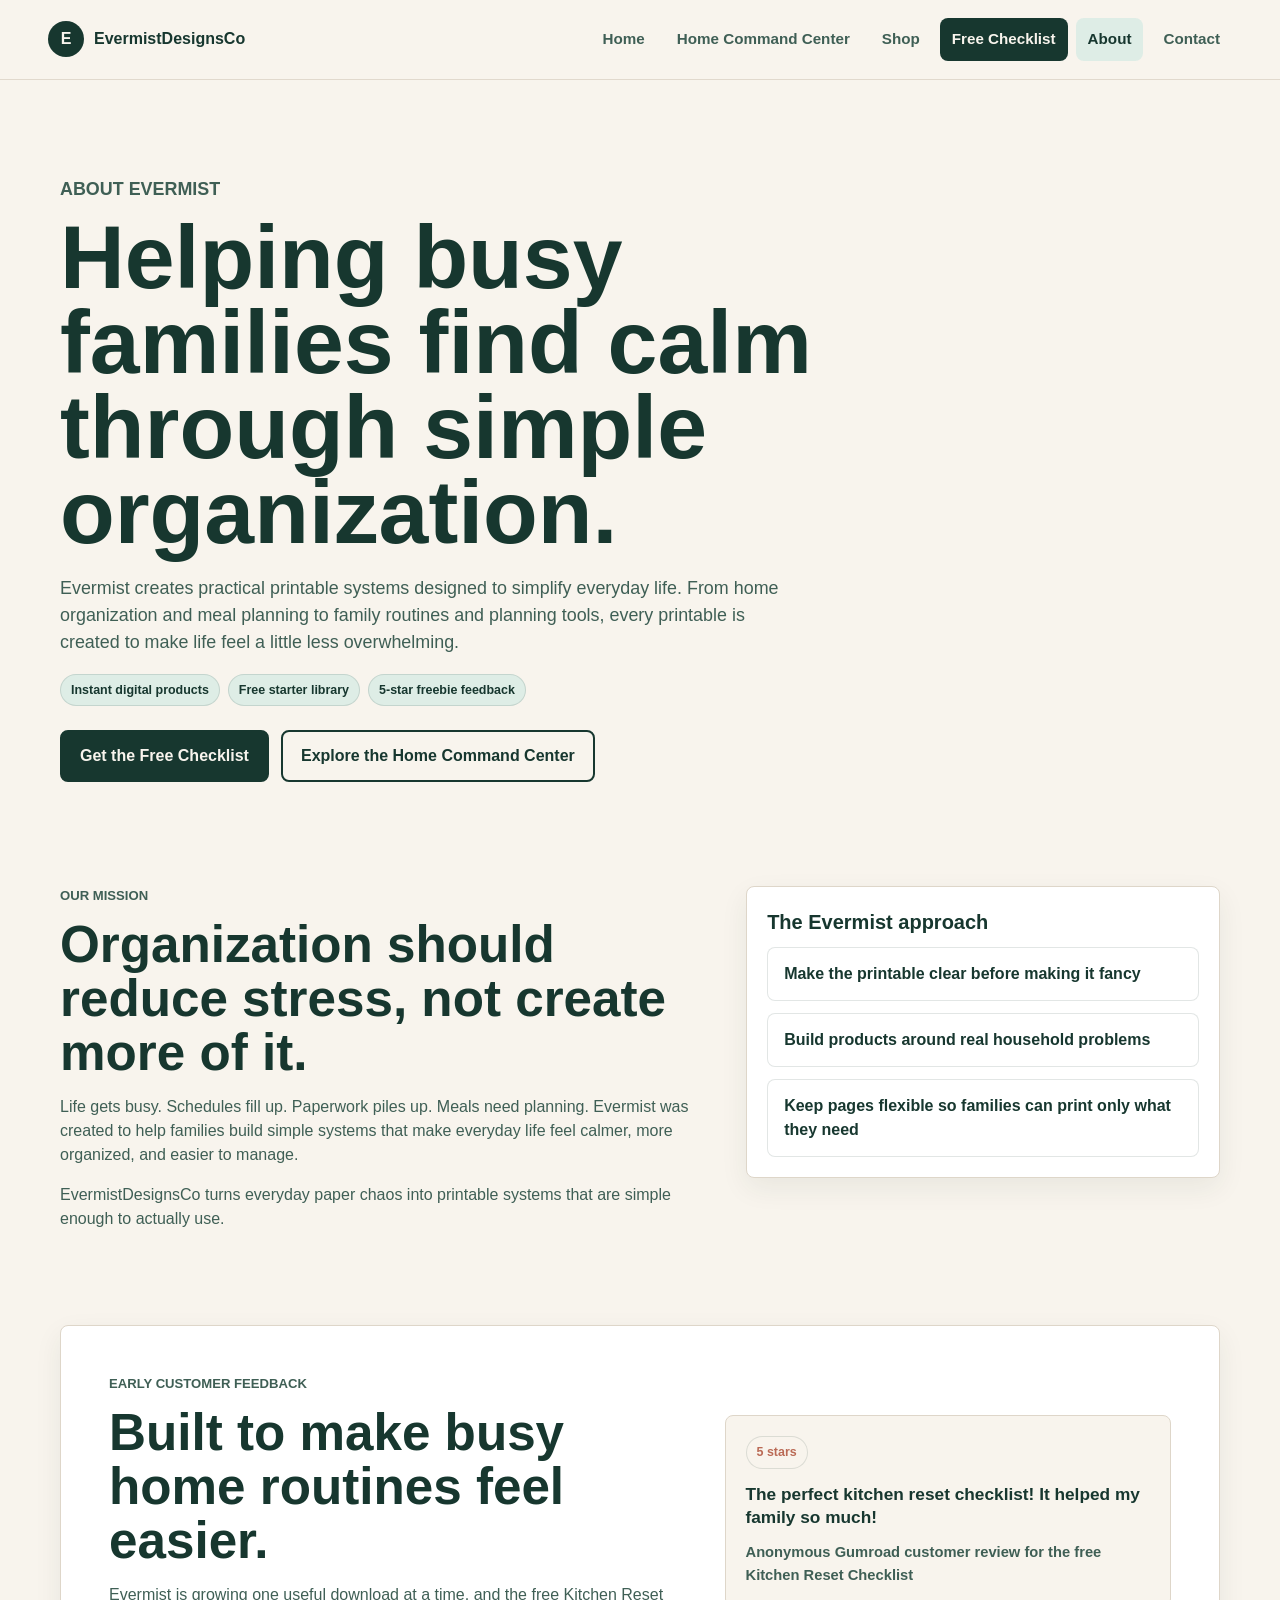
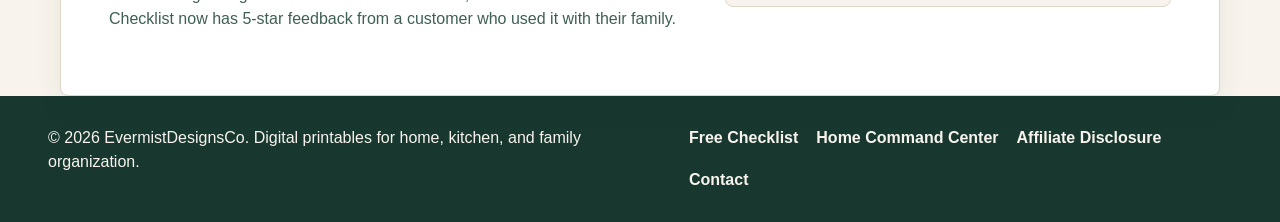
==== commit 13330005: "fix: use branded domain sitewide" ====
--- a/site/about.html
+++ b/site/about.html
@@ -5,19 +5,19 @@
     <meta name="viewport" content="width=device-width, initial-scale=1">
     <meta name="description" content="Learn about EvermistDesignsCo and the mission behind its printable home organization tools.">
     <title>About | EvermistDesignsCo</title>
-    <link rel="canonical" href="https://mykaylarider.github.io/evermistdesignsco-site/about.html">
+    <link rel="canonical" href="https://evermistdesigns.page/about.html">
     <meta property="og:title" content="About EvermistDesignsCo">
     <meta property="og:description" content="EvermistDesignsCo creates printable home organization systems for busy families, kitchens, routines, and household planning.">
     <meta property="og:type" content="website">
-    <meta property="og:url" content="https://mykaylarider.github.io/evermistdesignsco-site/about.html">
-    <meta property="og:image" content="https://mykaylarider.github.io/evermistdesignsco-site/assets/images/home-command-center-bundle.png">
+    <meta property="og:url" content="https://evermistdesigns.page/about.html">
+    <meta property="og:image" content="https://evermistdesigns.page/assets/images/home-command-center-bundle.png">
     <link rel="stylesheet" href="assets/css/styles.css">
     <script>
       window.plausible = window.plausible || function() {
         (window.plausible.q = window.plausible.q || []).push(arguments);
       };
     </script>
-    <script defer data-domain="mykaylarider.github.io" src="https://plausible.io/js/script.js"></script>
+    <script defer data-domain="evermistdesigns.page" src="https://plausible.io/js/script.js"></script>
     <!-- MailerLite Universal -->
     <script>
       (function(w,d,e,u,f,l,n){w[f]=w[f]||function(){(w[f].q=w[f].q||[])
--- a/site/assets/css/styles.css
+++ b/site/assets/css/styles.css
@@ -889,6 +889,7 @@
 
 .footer-links {
   display: flex;
+  flex-wrap: wrap;
   gap: 18px;
 }
 
